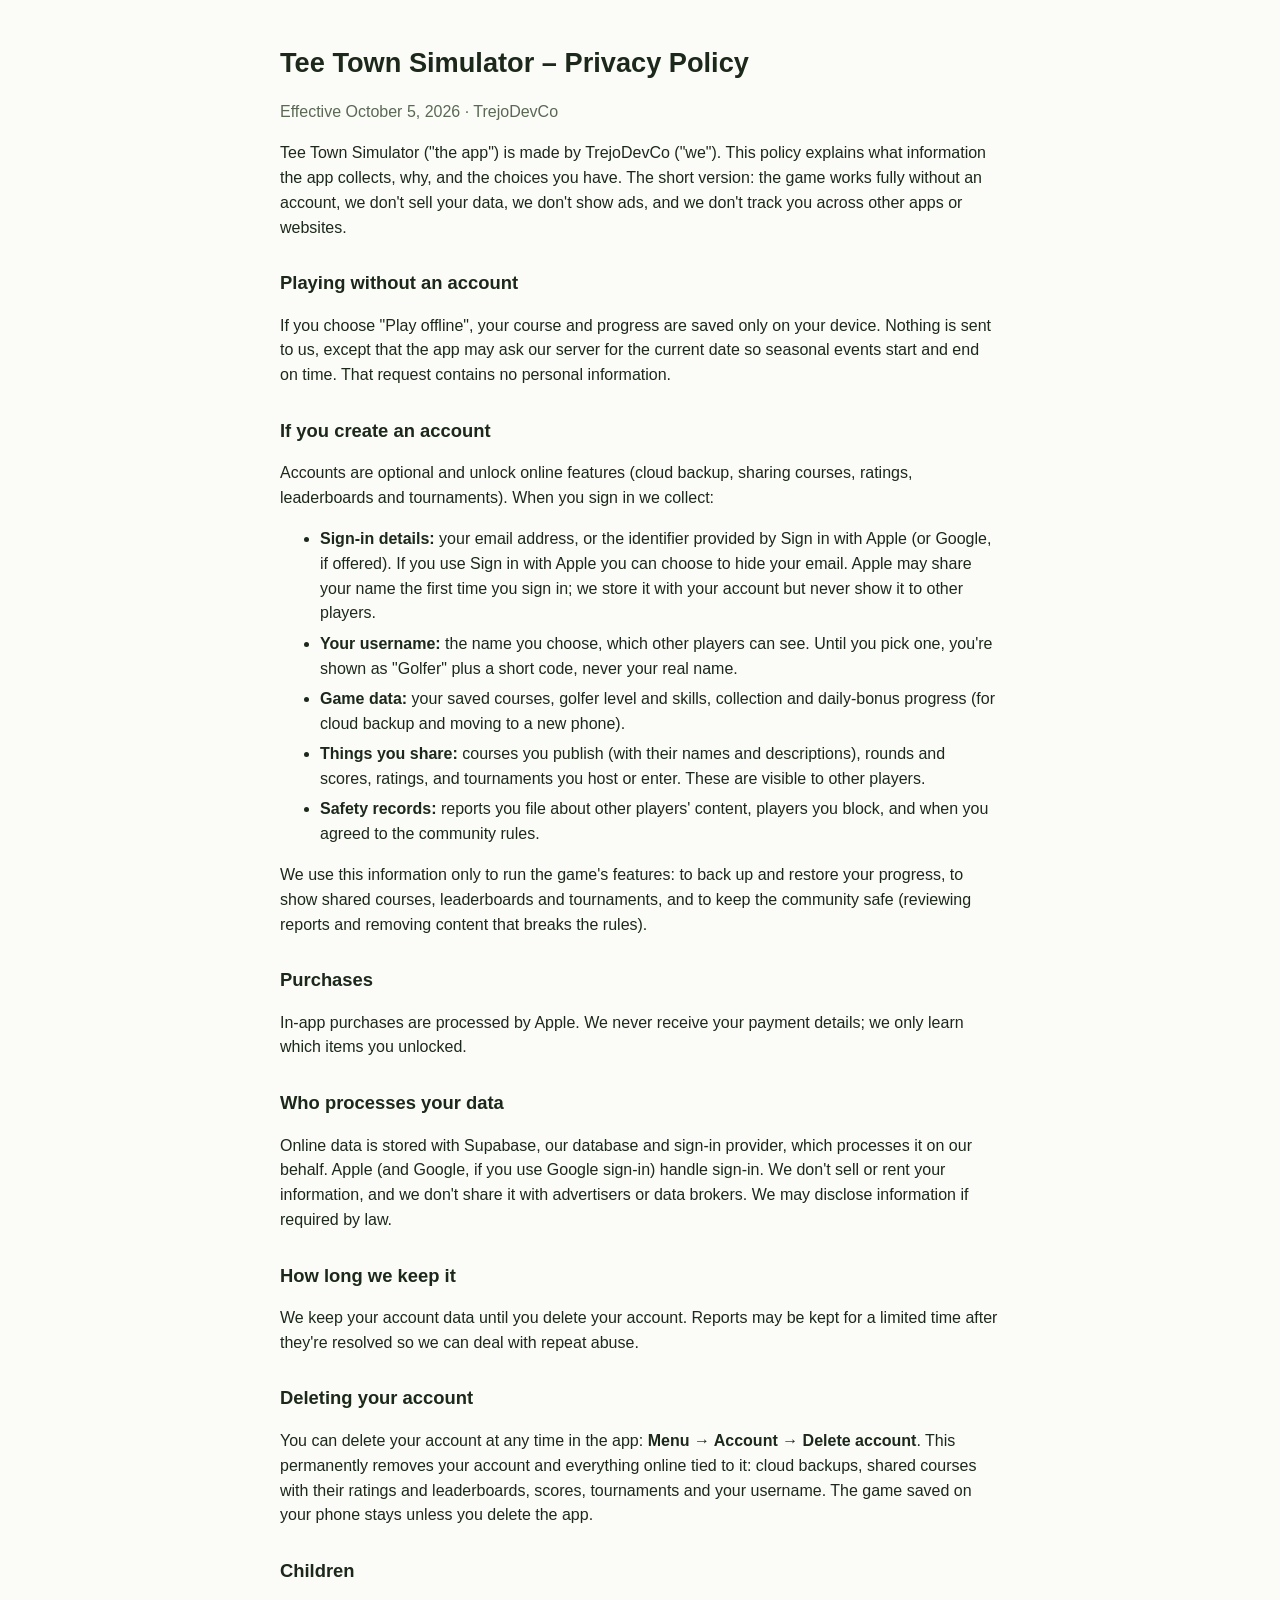
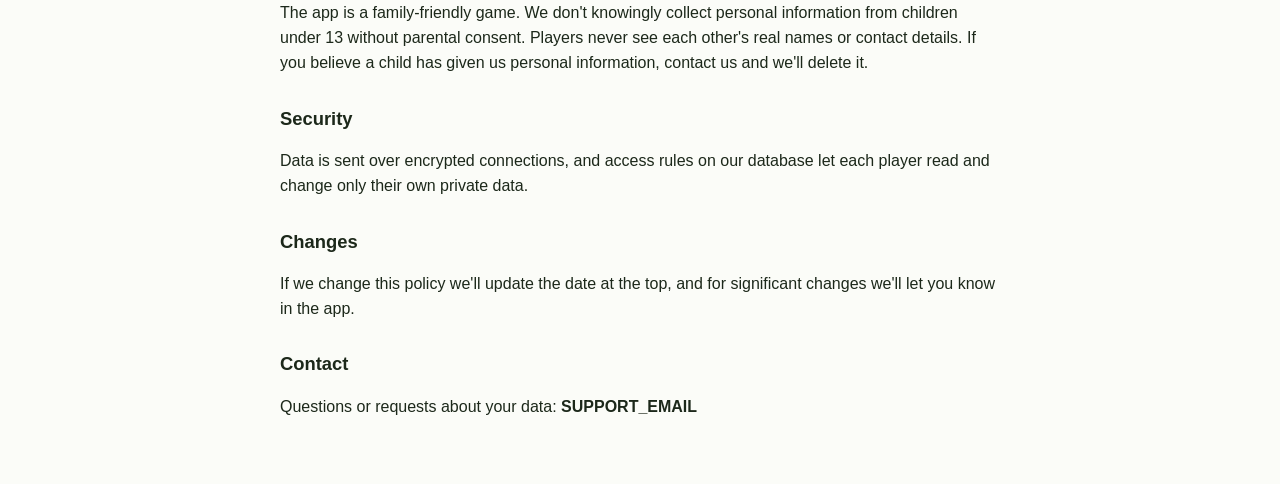
==== privacy.html @ 6f506787 "Add files via upload" ====
<!doctype html>
<html lang="en">
<head>
<meta charset="utf-8">
<meta name="viewport" content="width=device-width, initial-scale=1">
<title>Tee Town Simulator – Privacy Policy</title>
<style>
  body { font-family: -apple-system, BlinkMacSystemFont, "Segoe UI", Roboto, sans-serif; max-width: 720px; margin: 0 auto; padding: 24px 16px 48px; line-height: 1.55; color: #1c281a; background: #fbfcf8; }
  h1 { font-size: 1.7rem; margin-bottom: 0.2rem; }
  h2 { font-size: 1.15rem; margin-top: 1.8rem; }
  .muted { color: #5a6854; }
  li { margin-bottom: 0.35rem; }
</style>
</head>
<body>
<h1>Tee Town Simulator – Privacy Policy</h1>
<p class="muted">Effective October 5, 2026 · TrejoDevCo</p>

<p>Tee Town Simulator ("the app") is made by TrejoDevCo ("we"). This policy explains what information the app
collects, why, and the choices you have. The short version: the game works fully without an account, we don't
sell your data, we don't show ads, and we don't track you across other apps or websites.</p>

<h2>Playing without an account</h2>
<p>If you choose "Play offline", your course and progress are saved only on your device. Nothing is sent to us,
except that the app may ask our server for the current date so seasonal events start and end on time. That
request contains no personal information.</p>

<h2>If you create an account</h2>
<p>Accounts are optional and unlock online features (cloud backup, sharing courses, ratings, leaderboards and
tournaments). When you sign in we collect:</p>
<ul>
  <li><strong>Sign-in details:</strong> your email address, or the identifier provided by Sign in with Apple (or
    Google, if offered). If you use Sign in with Apple you can choose to hide your email. Apple may share your
    name the first time you sign in; we store it with your account but never show it to other players.</li>
  <li><strong>Your username:</strong> the name you choose, which other players can see. Until you pick one,
    you're shown as "Golfer" plus a short code, never your real name.</li>
  <li><strong>Game data:</strong> your saved courses, golfer level and skills, collection and daily-bonus progress
    (for cloud backup and moving to a new phone).</li>
  <li><strong>Things you share:</strong> courses you publish (with their names and descriptions), rounds and
    scores, ratings, and tournaments you host or enter. These are visible to other players.</li>
  <li><strong>Safety records:</strong> reports you file about other players' content, players you block, and
    when you agreed to the community rules.</li>
</ul>
<p>We use this information only to run the game's features: to back up and restore your progress, to show shared
courses, leaderboards and tournaments, and to keep the community safe (reviewing reports and removing content that
breaks the rules).</p>

<h2>Purchases</h2>
<p>In-app purchases are processed by Apple. We never receive your payment details; we only learn which items you
unlocked.</p>

<h2>Who processes your data</h2>
<p>Online data is stored with Supabase, our database and sign-in provider, which processes it on our behalf.
Apple (and Google, if you use Google sign-in) handle sign-in. We don't sell or rent your information, and we don't
share it with advertisers or data brokers. We may disclose information if required by law.</p>

<h2>How long we keep it</h2>
<p>We keep your account data until you delete your account. Reports may be kept for a limited time after they're
resolved so we can deal with repeat abuse.</p>

<h2>Deleting your account</h2>
<p>You can delete your account at any time in the app: <strong>Menu → Account → Delete account</strong>. This
permanently removes your account and everything online tied to it: cloud backups, shared courses with their
ratings and leaderboards, scores, tournaments and your username. The game saved on your phone stays unless you
delete the app.</p>

<h2>Children</h2>
<p>The app is a family-friendly game. We don't knowingly collect personal information from children under 13
without parental consent. Players never see each other's real names or contact details. If you believe a child
has given us personal information, contact us and we'll delete it.</p>

<h2>Security</h2>
<p>Data is sent over encrypted connections, and access rules on our database let each player read and change only
their own private data.</p>

<h2>Changes</h2>
<p>If we change this policy we'll update the date at the top, and for significant changes we'll let you know in
the app.</p>

<h2>Contact</h2>
<p>Questions or requests about your data: <strong>SUPPORT_EMAIL</strong></p>
</body>
</html>
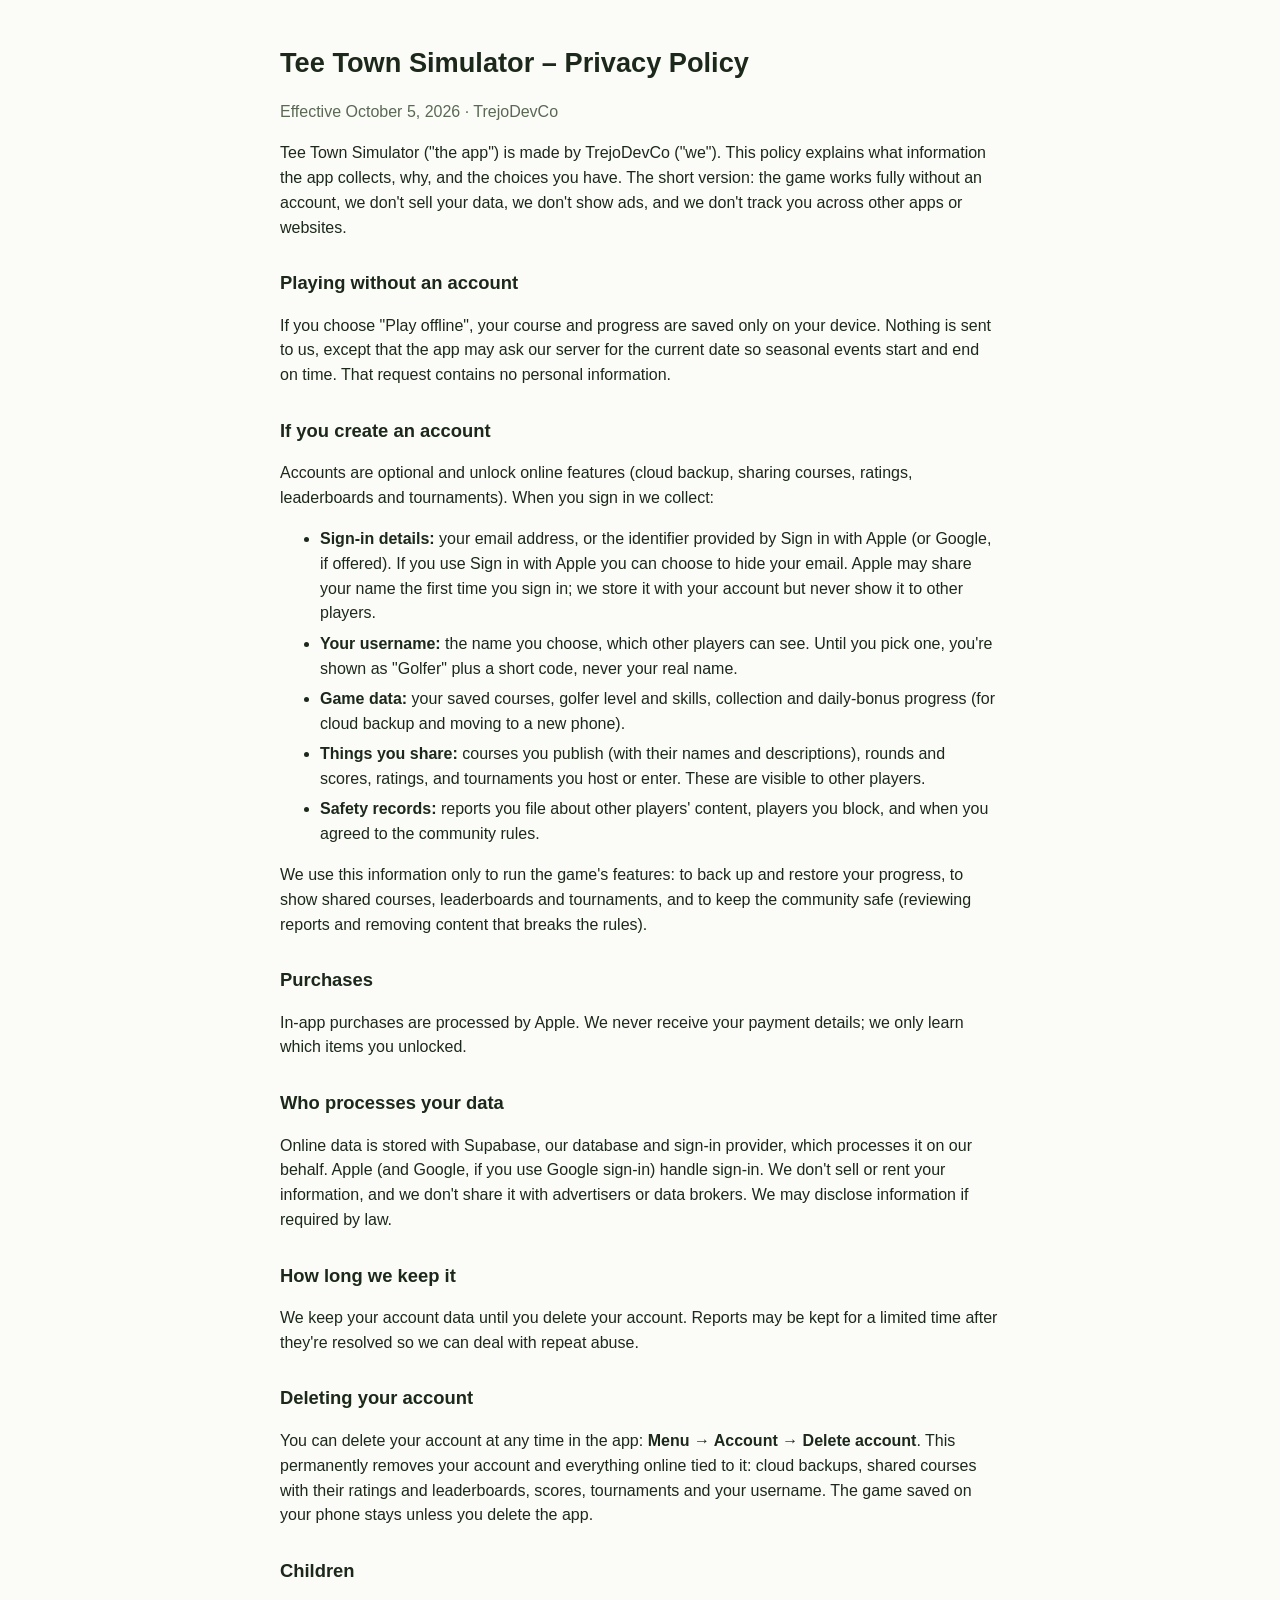
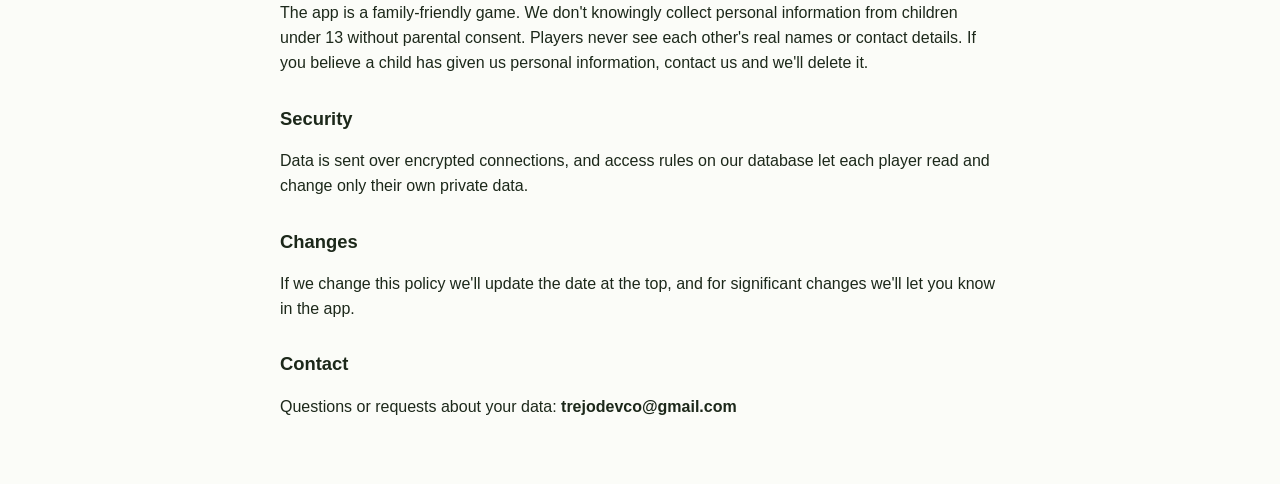
==== commit 72047179: "Add files via upload" ====
--- a/privacy.html
+++ b/privacy.html
@@ -78,6 +78,6 @@
 the app.</p>
 
 <h2>Contact</h2>
-<p>Questions or requests about your data: <strong>SUPPORT_EMAIL</strong></p>
+<p>Questions or requests about your data: <strong>trejodevco@gmail.com</strong></p>
 </body>
 </html>
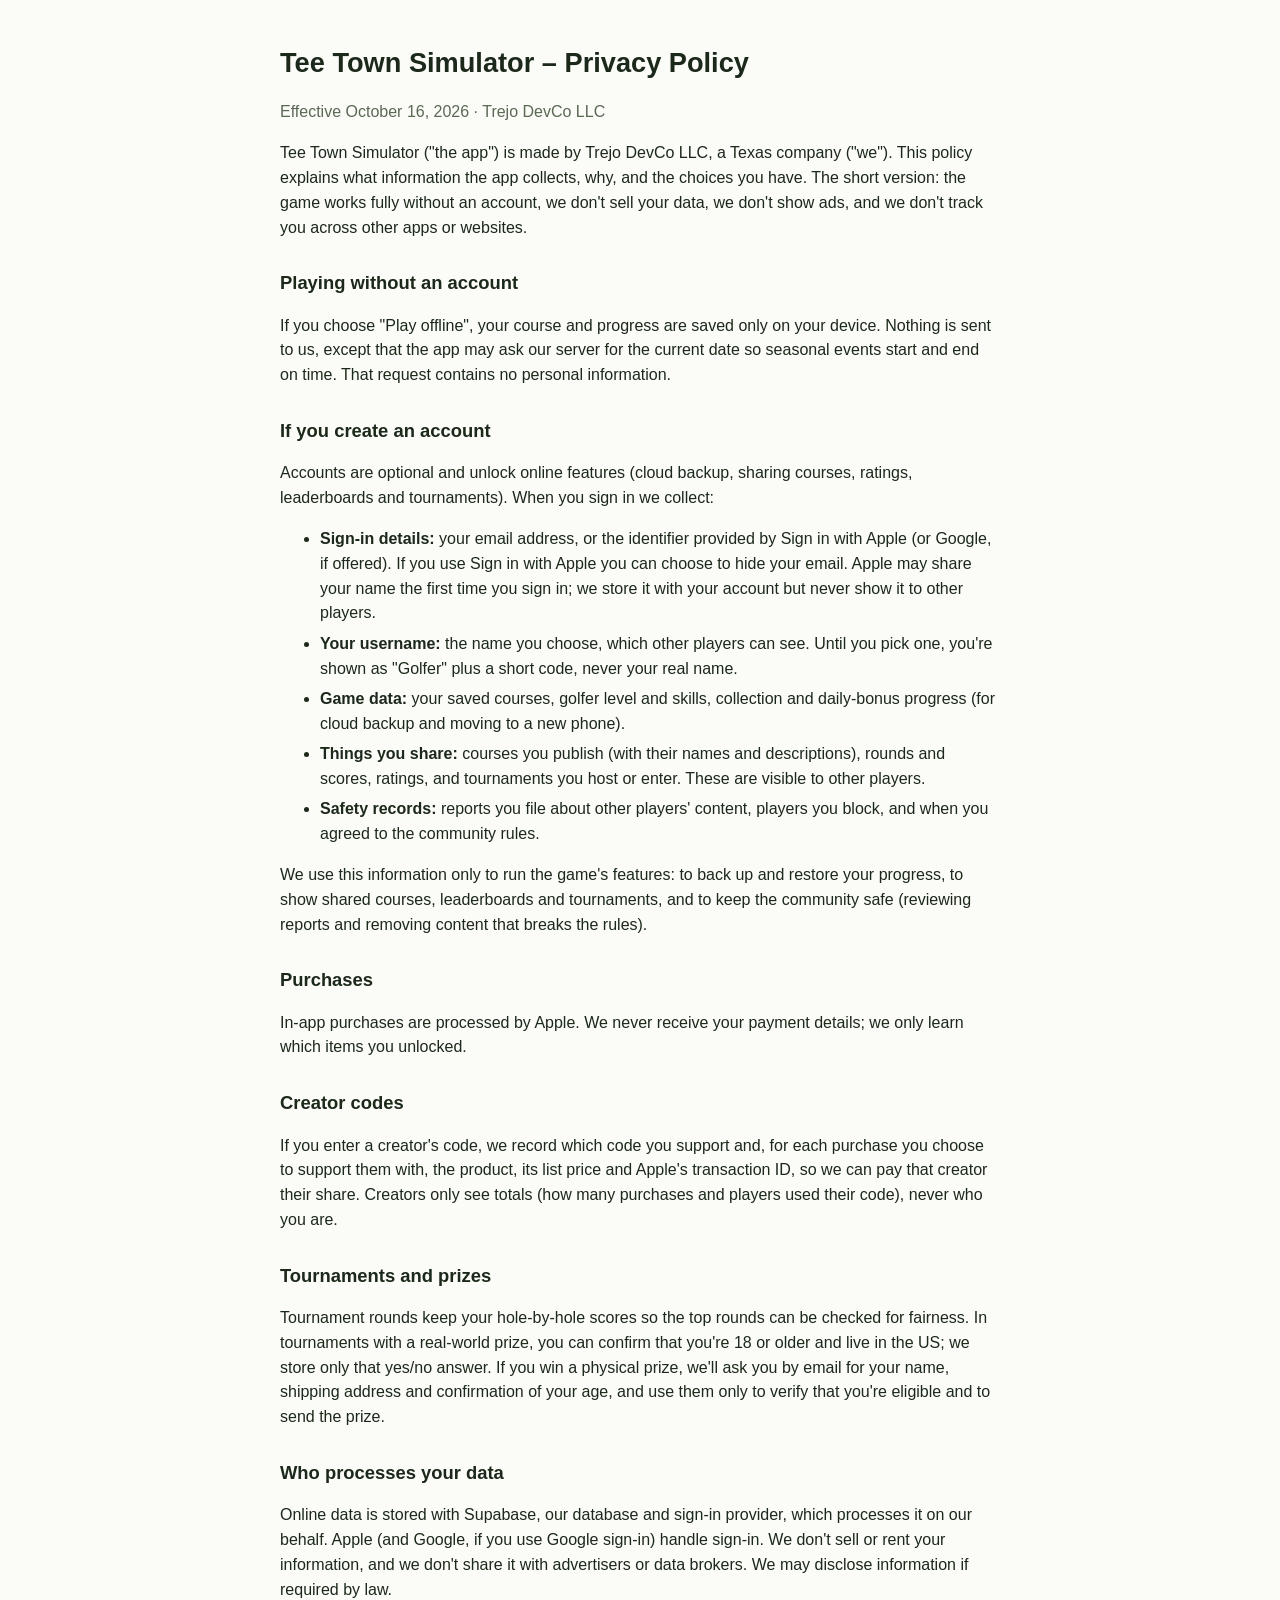
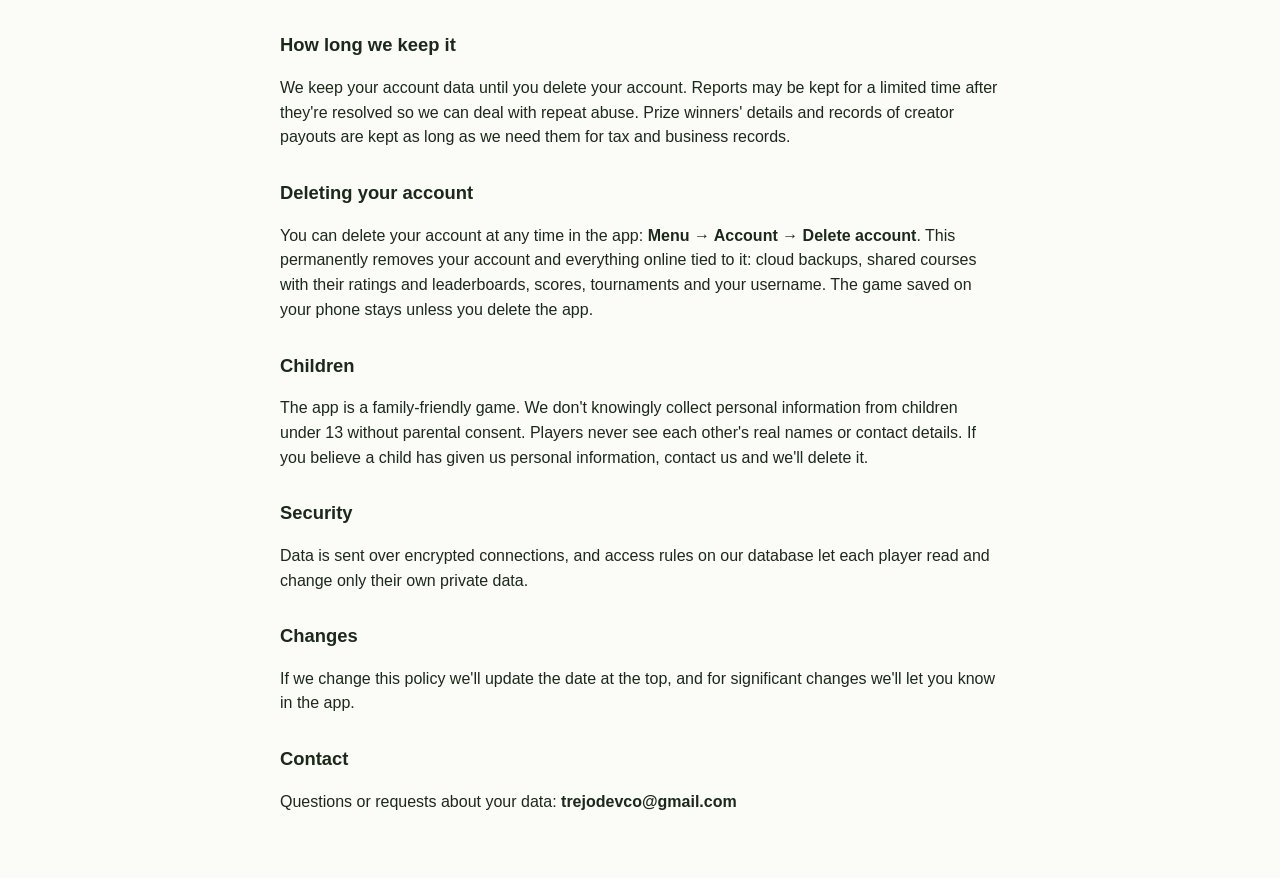
==== commit efa8c989: "Revise privacy policy for company name and data handling Updated the privacy policy to reflect the n" ====
--- a/privacy.html
+++ b/privacy.html
@@ -14,9 +14,9 @@
 </head>
 <body>
 <h1>Tee Town Simulator – Privacy Policy</h1>
-<p class="muted">Effective October 5, 2026 · TrejoDevCo</p>
+<p class="muted">Effective October 16, 2026 · Trejo DevCo LLC</p>
 
-<p>Tee Town Simulator ("the app") is made by TrejoDevCo ("we"). This policy explains what information the app
+<p>Tee Town Simulator ("the app") is made by Trejo DevCo LLC, a Texas company ("we"). This policy explains what information the app
 collects, why, and the choices you have. The short version: the game works fully without an account, we don't
 sell your data, we don't show ads, and we don't track you across other apps or websites.</p>
 
@@ -49,6 +49,17 @@
 <p>In-app purchases are processed by Apple. We never receive your payment details; we only learn which items you
 unlocked.</p>
 
+<h2>Creator codes</h2>
+<p>If you enter a creator's code, we record which code you support and, for each purchase you choose to support
+them with, the product, its list price and Apple's transaction ID, so we can pay that creator their share. Creators
+only see totals (how many purchases and players used their code), never who you are.</p>
+
+<h2>Tournaments and prizes</h2>
+<p>Tournament rounds keep your hole-by-hole scores so the top rounds can be checked for fairness. In tournaments
+with a real-world prize, you can confirm that you're 18 or older and live in the US; we store only that yes/no
+answer. If you win a physical prize, we'll ask you by email for your name, shipping address and confirmation of
+your age, and use them only to verify that you're eligible and to send the prize.</p>
+
 <h2>Who processes your data</h2>
 <p>Online data is stored with Supabase, our database and sign-in provider, which processes it on our behalf.
 Apple (and Google, if you use Google sign-in) handle sign-in. We don't sell or rent your information, and we don't
@@ -56,7 +67,8 @@
 
 <h2>How long we keep it</h2>
 <p>We keep your account data until you delete your account. Reports may be kept for a limited time after they're
-resolved so we can deal with repeat abuse.</p>
+resolved so we can deal with repeat abuse. Prize winners' details and records of creator payouts are kept as
+long as we need them for tax and business records.</p>
 
 <h2>Deleting your account</h2>
 <p>You can delete your account at any time in the app: <strong>Menu → Account → Delete account</strong>. This
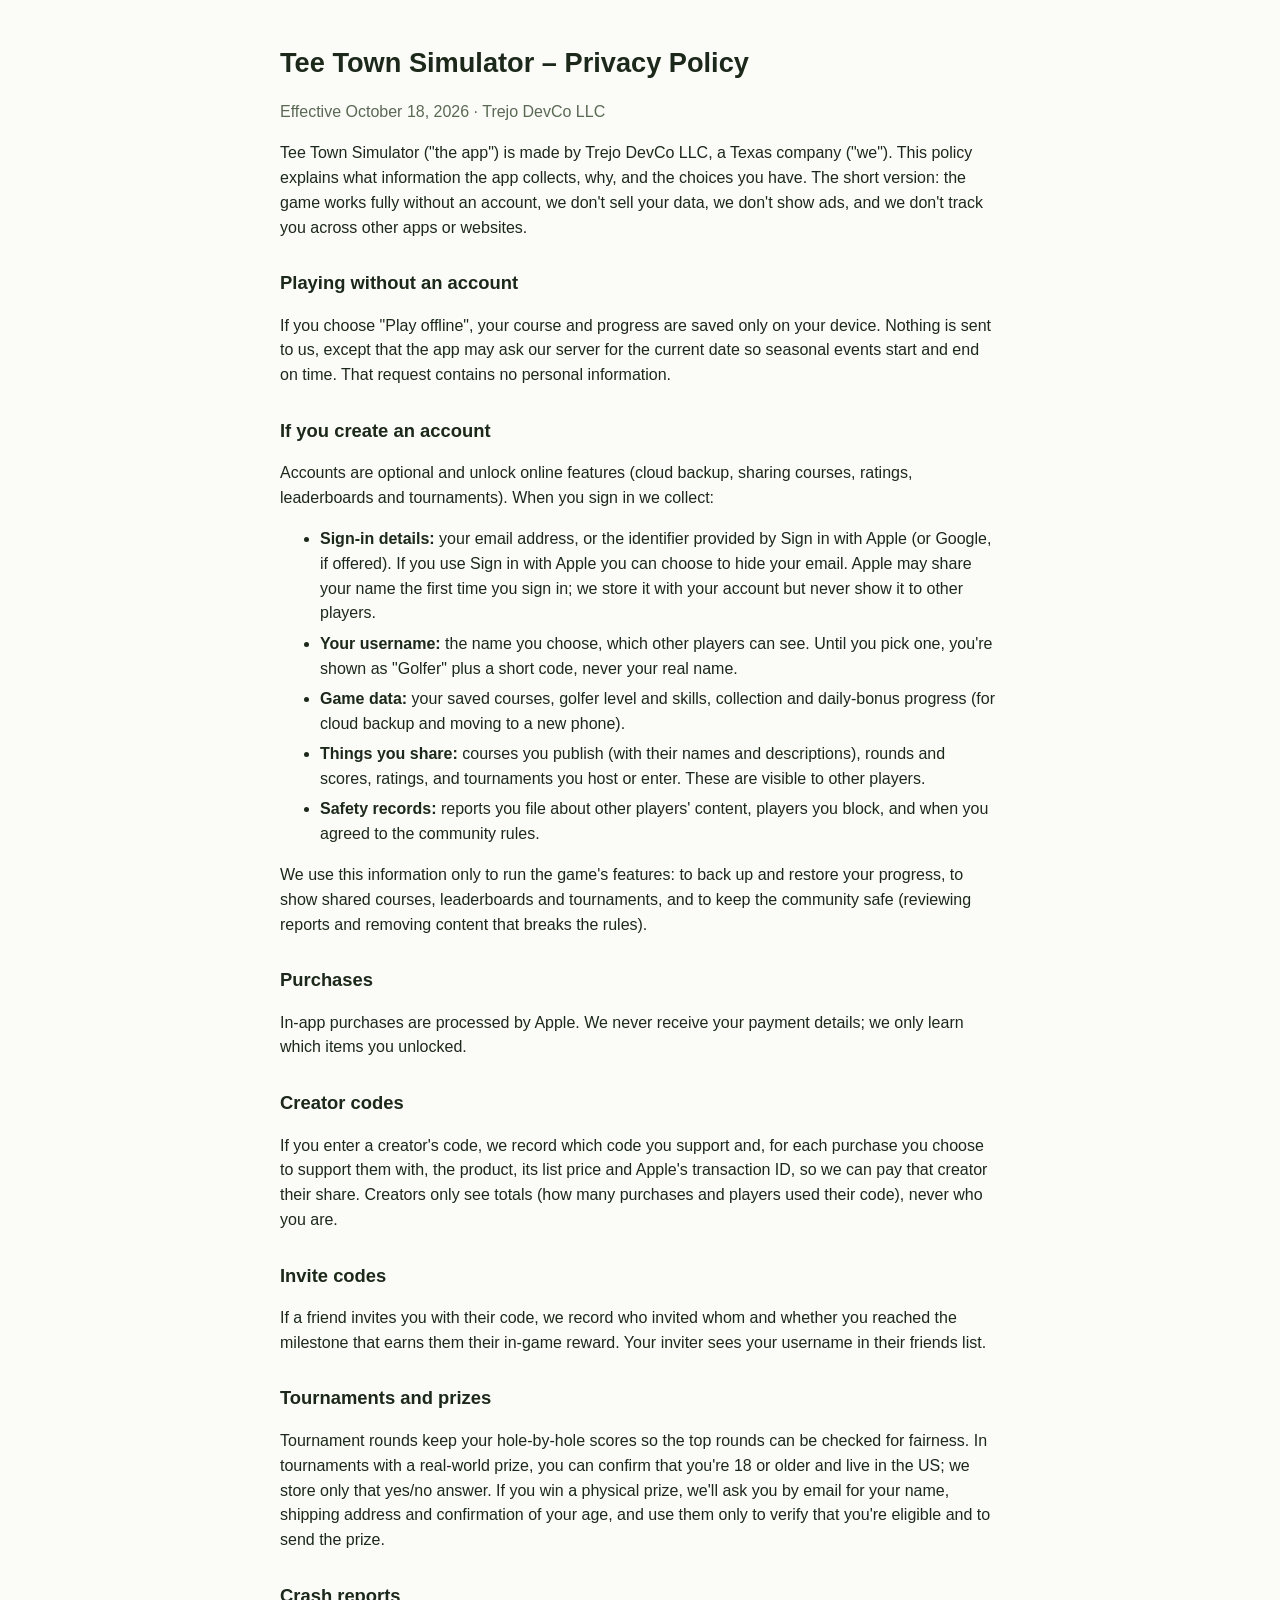
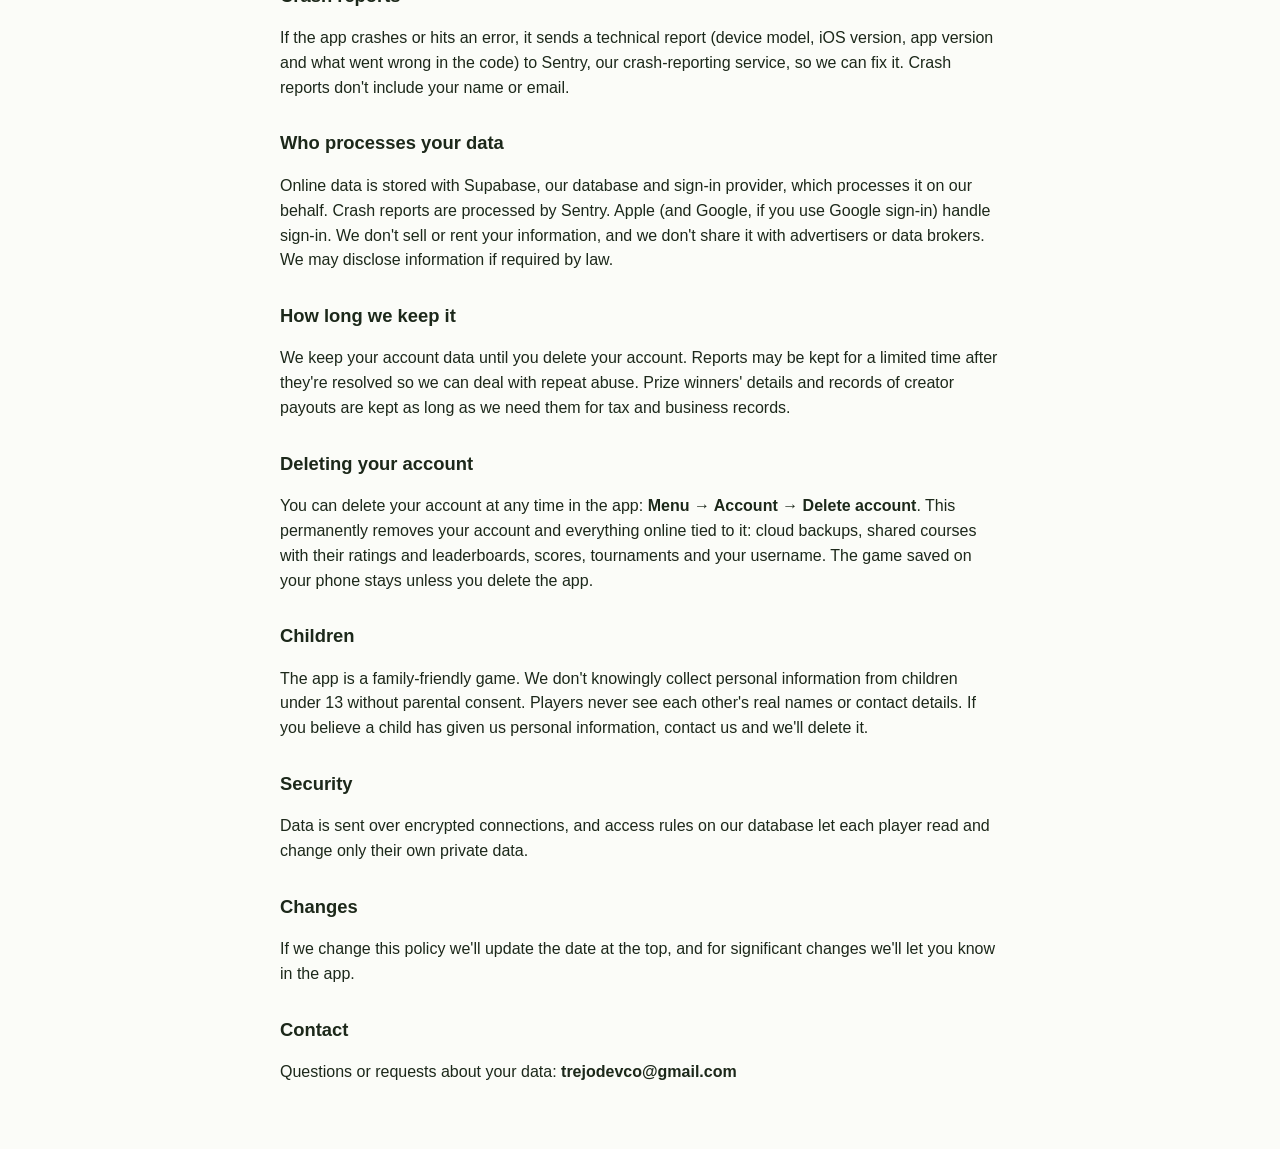
==== commit ce86adb4: "Update effective date and add new privacy details" ====
--- a/privacy.html
+++ b/privacy.html
@@ -14,7 +14,7 @@
 </head>
 <body>
 <h1>Tee Town Simulator – Privacy Policy</h1>
-<p class="muted">Effective October 16, 2026 · Trejo DevCo LLC</p>
+<p class="muted">Effective October 18, 2026 · Trejo DevCo LLC</p>
 
 <p>Tee Town Simulator ("the app") is made by Trejo DevCo LLC, a Texas company ("we"). This policy explains what information the app
 collects, why, and the choices you have. The short version: the game works fully without an account, we don't
@@ -54,14 +54,23 @@
 them with, the product, its list price and Apple's transaction ID, so we can pay that creator their share. Creators
 only see totals (how many purchases and players used their code), never who you are.</p>
 
+<h2>Invite codes</h2>
+<p>If a friend invites you with their code, we record who invited whom and whether you reached the milestone that
+earns them their in-game reward. Your inviter sees your username in their friends list.</p>
+
 <h2>Tournaments and prizes</h2>
 <p>Tournament rounds keep your hole-by-hole scores so the top rounds can be checked for fairness. In tournaments
 with a real-world prize, you can confirm that you're 18 or older and live in the US; we store only that yes/no
 answer. If you win a physical prize, we'll ask you by email for your name, shipping address and confirmation of
 your age, and use them only to verify that you're eligible and to send the prize.</p>
 
+<h2>Crash reports</h2>
+<p>If the app crashes or hits an error, it sends a technical report (device model, iOS version, app version and what
+went wrong in the code) to Sentry, our crash-reporting service, so we can fix it. Crash reports don't include your
+name or email.</p>
+
 <h2>Who processes your data</h2>
-<p>Online data is stored with Supabase, our database and sign-in provider, which processes it on our behalf.
+<p>Online data is stored with Supabase, our database and sign-in provider, which processes it on our behalf. Crash reports are processed by Sentry.
 Apple (and Google, if you use Google sign-in) handle sign-in. We don't sell or rent your information, and we don't
 share it with advertisers or data brokers. We may disclose information if required by law.</p>
 
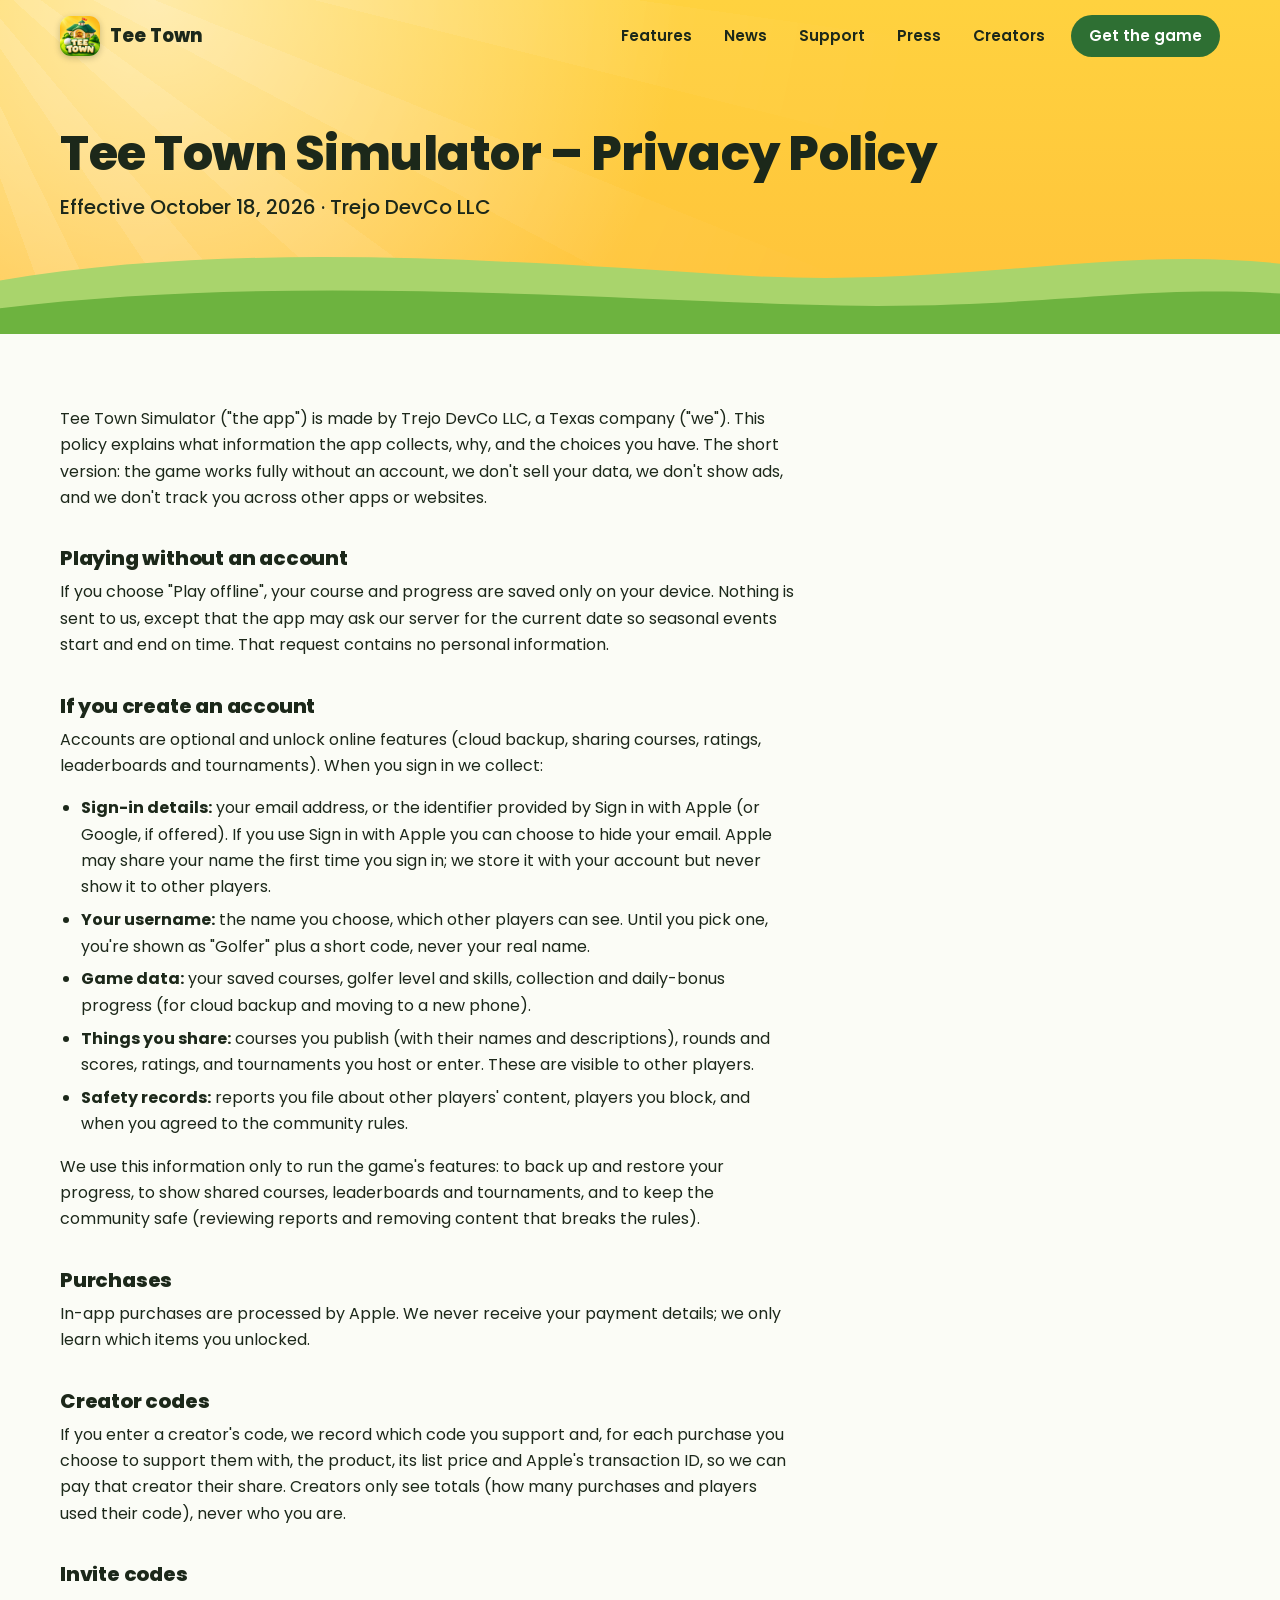
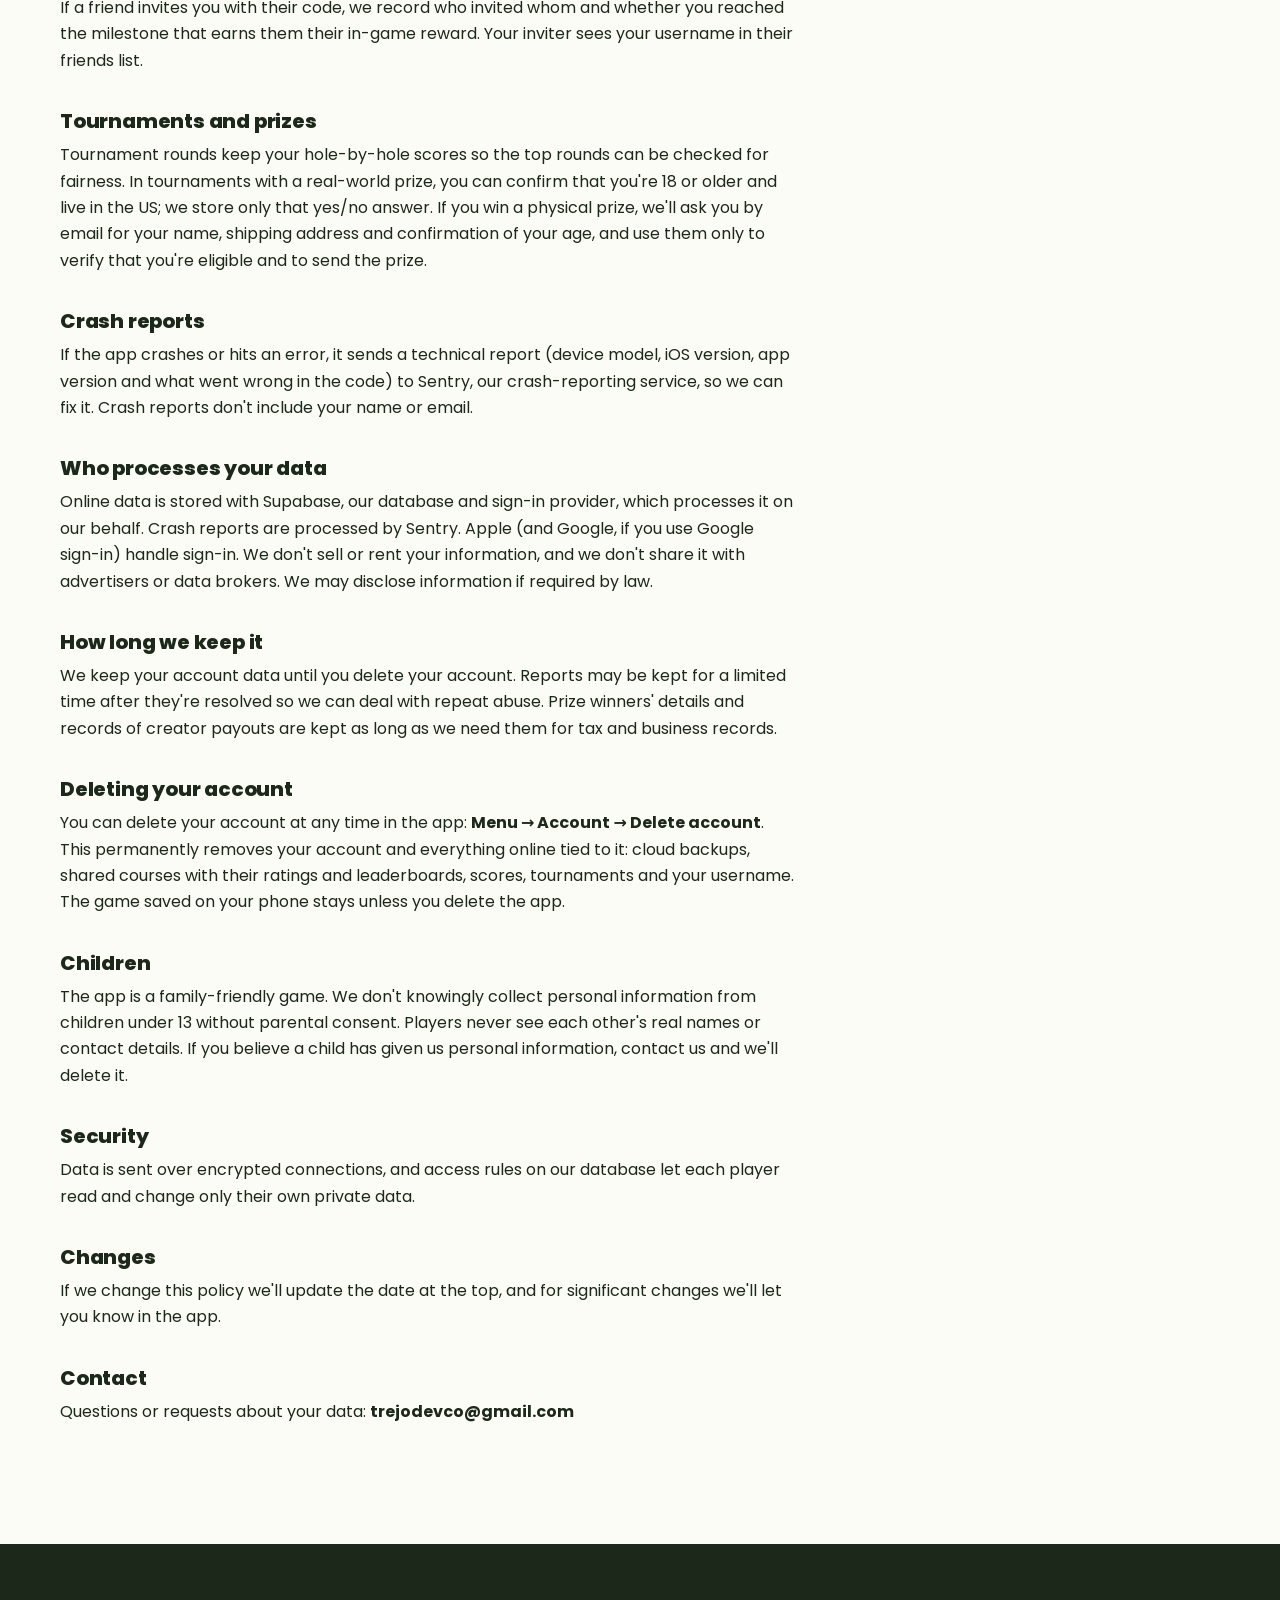
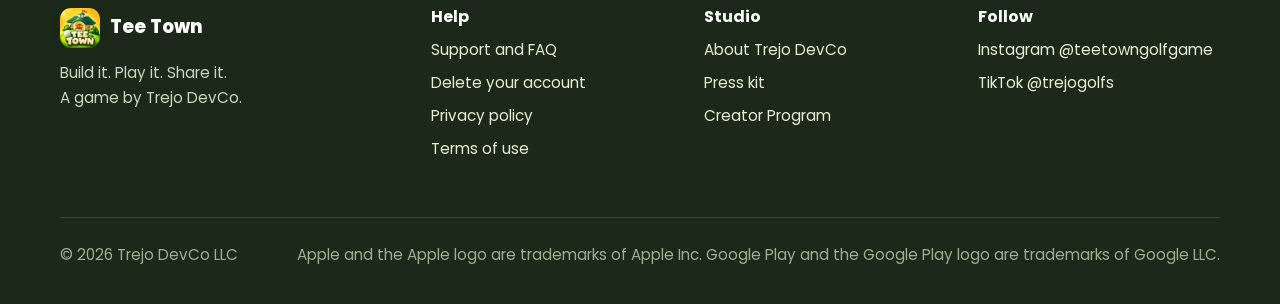
==== commit 8956406a: "Add files via upload" ====
--- a/privacy.html
+++ b/privacy.html
@@ -3,19 +3,71 @@
 <head>
 <meta charset="utf-8">
 <meta name="viewport" content="width=device-width, initial-scale=1">
-<title>Tee Town Simulator – Privacy Policy</title>
-<style>
-  body { font-family: -apple-system, BlinkMacSystemFont, "Segoe UI", Roboto, sans-serif; max-width: 720px; margin: 0 auto; padding: 24px 16px 48px; line-height: 1.55; color: #1c281a; background: #fbfcf8; }
-  h1 { font-size: 1.7rem; margin-bottom: 0.2rem; }
-  h2 { font-size: 1.15rem; margin-top: 1.8rem; }
-  .muted { color: #5a6854; }
-  li { margin-bottom: 0.35rem; }
-</style>
+<script>document.documentElement.className += ' js';</script>
+<title>Privacy Policy | Tee Town</title>
+<meta name="description" content="The privacy policy for Tee Town: Golf Course Builder by Trejo DevCo LLC: what the app collects, why, and the choices you have.">
+<link rel="canonical" href="https://trejodevco.com/privacy.html">
+<meta name="theme-color" content="#2E6F33">
+<meta property="og:type" content="website">
+<meta property="og:site_name" content="Tee Town">
+<meta property="og:title" content="Privacy Policy | Tee Town">
+<meta property="og:description" content="The privacy policy for Tee Town: Golf Course Builder by Trejo DevCo LLC: what the app collects, why, and the choices you have.">
+<meta property="og:url" content="https://trejodevco.com/privacy.html">
+<meta property="og:image" content="https://trejodevco.com/assets/og/share-1200x630.jpg">
+<meta property="og:image:width" content="1200">
+<meta property="og:image:height" content="630">
+<meta name="twitter:card" content="summary_large_image">
+<meta name="twitter:title" content="Privacy Policy | Tee Town">
+<meta name="twitter:description" content="The privacy policy for Tee Town: Golf Course Builder by Trejo DevCo LLC: what the app collects, why, and the choices you have.">
+<meta name="twitter:image" content="https://trejodevco.com/assets/og/share-1200x630.jpg">
+<link rel="icon" href="favicon.ico" sizes="any">
+<link rel="icon" type="image/png" sizes="32x32" href="favicon-32.png">
+<link rel="apple-touch-icon" href="apple-touch-icon.png">
+<link rel="manifest" href="site.webmanifest">
+<link rel="preconnect" href="https://fonts.googleapis.com">
+<link rel="preconnect" href="https://fonts.gstatic.com" crossorigin>
+<link rel="stylesheet" href="https://fonts.googleapis.com/css2?family=Poppins:wght@400;500;600;700;800&display=swap">
+<link rel="stylesheet" href="assets/css/site.css">
 </head>
 <body>
-<h1>Tee Town Simulator – Privacy Policy</h1>
-<p class="muted">Effective October 18, 2026 · Trejo DevCo LLC</p>
-
+<a class="skip-link" href="#main">Skip to content</a>
+
+<header class="site-header">
+  <nav class="nav wrap" aria-label="Main">
+    <a class="brand" href="./">
+      <img src="assets/img/icon-96.png" width="40" height="40" alt="">
+      <span>Tee Town</span>
+    </a>
+    <button class="nav-toggle" type="button" aria-expanded="false" aria-controls="nav-links">
+      <span class="sr-only">Menu</span>
+      <svg viewBox="0 0 24 24" fill="none" stroke="currentColor" stroke-width="2.2" stroke-linecap="round" aria-hidden="true"><path d="M4 7h16M4 12h16M4 17h16"/></svg>
+    </button>
+    <ul class="nav-links" id="nav-links">
+      <li><a href="#features">Features</a></li>
+      <li><a href="#news">News</a></li>
+      <li><a href="support/">Support</a></li>
+      <li><a href="press/">Press</a></li>
+      <li><a href="creators/">Creators</a></li>
+      <li class="nav-cta"><a href="#get">Get the game</a></li>
+    </ul>
+  </nav>
+</header>
+
+<main id="main">
+  <section class="page-hero">
+    <div class="wrap">
+      <h1 class="page-title">Tee Town Simulator – Privacy Policy</h1>
+      <p class="lede">Effective October 18, 2026 · Trejo DevCo LLC</p>
+    </div>
+    <svg class="hills" viewBox="0 0 1440 110" preserveAspectRatio="none" aria-hidden="true">
+      <path d="M0 52 C 260 10, 560 30, 820 46 S 1240 14, 1440 34 V110 H0Z" fill="#A9D46C"/>
+      <path d="M0 82 C 300 46, 640 70, 900 78 S 1260 56, 1440 66 V110 H0Z" fill="#6DB33F"/>
+    </svg>
+  </section>
+
+  <div class="wrap page-body">
+    <div class="prose legal-doc">
+<!-- The policy text below is unchanged from the original privacy.html. Edit wording only with legal advice. -->
 <p>Tee Town Simulator ("the app") is made by Trejo DevCo LLC, a Texas company ("we"). This policy explains what information the app
 collects, why, and the choices you have. The short version: the game works fully without an account, we don't
 sell your data, we don't show ads, and we don't track you across other apps or websites.</p>
@@ -100,5 +152,49 @@
 
 <h2>Contact</h2>
 <p>Questions or requests about your data: <strong>trejodevco@gmail.com</strong></p>
+    </div>
+  </div>
+</main>
+
+<footer class="site-footer">
+  <div class="wrap">
+    <div class="footer-grid">
+      <div>
+        <a class="brand" href="./"><img src="assets/img/icon-96.png" width="40" height="40" alt="" loading="lazy"><span>Tee Town</span></a>
+        <p>Build it. Play it. Share it.<br>A game by Trejo DevCo.</p>
+      </div>
+      <div>
+        <h2>Help</h2>
+        <ul>
+          <li><a href="support/">Support and FAQ</a></li>
+          <li><a href="delete-account/">Delete your account</a></li>
+          <li><a href="privacy.html">Privacy policy</a></li>
+          <li><a href="terms/">Terms of use</a></li>
+        </ul>
+      </div>
+      <div>
+        <h2>Studio</h2>
+        <ul>
+          <li><a href="about/">About Trejo DevCo</a></li>
+          <li><a href="press/">Press kit</a></li>
+          <li><a href="creators/">Creator Program</a></li>
+        </ul>
+      </div>
+      <div>
+        <h2>Follow</h2>
+        <ul>
+          <li><a href="https://www.instagram.com/teetowngolfgame/">Instagram @teetowngolfgame</a></li>
+          <li><a href="https://www.tiktok.com/@trejogolfs">TikTok @trejogolfs</a></li>
+        </ul>
+      </div>
+    </div>
+    <div class="legal">
+      <span>© <span id="year">2026</span> Trejo DevCo LLC</span>
+      <span>Apple and the Apple logo are trademarks of Apple Inc. Google Play and the Google Play logo are trademarks of Google LLC.</span>
+    </div>
+  </div>
+</footer>
+
+<script src="assets/js/site.js" defer></script>
 </body>
 </html>
--- a/assets/css/site.css
+++ b/assets/css/site.css
@@ -0,0 +1,442 @@
+/* Tee Town / Trejo DevCo site styles.
+   Brand colors live here: change a value once and it updates everywhere. */
+:root {
+  --fairway: #2E6F33;
+  --fairway-dark: #1F5226;
+  --lime: #8DC751;
+  --sky: #3F8FC6;
+  --sand: #EAD69D;
+  --gold: #FFD23F;
+  --ink: #1C281A;
+  --ink-soft: #46553F;
+  --cream: #FFF8E6;
+  --paper: #FBFCF6;
+  --white: #FFFFFF;
+
+  --radius-sm: 12px;
+  --radius: 20px;
+  --radius-lg: 32px;
+  --shadow: 0 2px 4px rgba(28, 40, 26, .08), 0 14px 32px rgba(28, 40, 26, .14);
+  --shadow-lift: 0 4px 8px rgba(28, 40, 26, .10), 0 22px 44px rgba(28, 40, 26, .20);
+  --wrap: 1160px;
+  --font: "Poppins", system-ui, -apple-system, "Segoe UI", Roboto, sans-serif;
+}
+
+*, *::before, *::after { box-sizing: border-box; }
+html { -webkit-text-size-adjust: 100%; scroll-behavior: smooth; }
+body {
+  margin: 0;
+  font-family: var(--font);
+  font-size: 1.0625rem;
+  line-height: 1.65;
+  color: var(--ink);
+  background: var(--paper);
+}
+img, video, svg { display: block; max-width: 100%; height: auto; }
+a { color: var(--fairway); text-underline-offset: 3px; }
+a:hover { color: var(--fairway-dark); }
+h1, h2, h3 { font-weight: 800; line-height: 1.1; margin: 0 0 .5em; letter-spacing: -.01em; }
+h2 { font-size: clamp(2rem, 4.4vw, 3.1rem); }
+h3 { font-size: clamp(1.35rem, 2.4vw, 1.75rem); font-weight: 700; }
+p { margin: 0 0 1em; }
+
+:focus-visible { outline: 3px solid var(--sky); outline-offset: 3px; border-radius: 6px; }
+.sr-only {
+  position: absolute; width: 1px; height: 1px; padding: 0; margin: -1px;
+  overflow: hidden; clip: rect(0 0 0 0); white-space: nowrap; border: 0;
+}
+.skip-link {
+  position: absolute; left: 12px; top: -60px; z-index: 100;
+  background: var(--ink); color: var(--white); padding: 10px 16px; border-radius: 10px;
+  font-weight: 600; text-decoration: none;
+}
+.skip-link:focus { top: 12px; color: var(--white); }
+
+.wrap { width: min(100% - 40px, var(--wrap)); margin-inline: auto; }
+.lede { font-size: clamp(1.1rem, 1.6vw, 1.25rem); color: var(--ink-soft); max-width: 36em; }
+.section { padding: clamp(72px, 10vw, 128px) 0; }
+.section-head { max-width: 40rem; margin-bottom: clamp(36px, 6vw, 64px); }
+.section-head.center { text-align: center; margin-inline: auto; }
+
+/* Diagonal stripes, like the store graphics */
+.stripes {
+  background-image: repeating-linear-gradient(135deg, rgba(255,255,255,.16) 0 26px, rgba(255,255,255,0) 26px 52px);
+}
+
+/* ---------- Header ---------- */
+.site-header {
+  position: sticky; top: 0; z-index: 50;
+  background: rgba(255, 210, 63, 0);
+  transition: background-color .25s ease, box-shadow .25s ease;
+}
+.site-header.scrolled { background: rgba(251, 252, 246, .94); box-shadow: 0 1px 0 rgba(28,40,26,.08), 0 6px 18px rgba(28,40,26,.06); backdrop-filter: blur(10px); }
+.nav { display: flex; align-items: center; justify-content: space-between; gap: 16px; min-height: 72px; }
+.brand { display: flex; align-items: center; gap: 10px; color: var(--ink); text-decoration: none; font-weight: 800; font-size: 1.15rem; }
+.brand img { width: 40px; height: 40px; border-radius: 11px; box-shadow: 0 2px 6px rgba(28,40,26,.25); }
+.brand:hover { color: var(--ink); }
+.nav-links { display: flex; align-items: center; gap: 4px; list-style: none; margin: 0; padding: 0; }
+.nav-links a {
+  display: block; padding: 8px 14px; border-radius: 999px;
+  color: var(--ink); text-decoration: none; font-weight: 600; font-size: .95rem;
+}
+.nav-links a:hover { background: rgba(28,40,26,.08); }
+.nav-links .nav-cta a { background: var(--fairway); color: var(--white); margin-left: 8px; padding-inline: 18px; }
+.nav-links .nav-cta a:hover { background: var(--fairway-dark); }
+.nav-toggle { display: none; }
+
+@media (max-width: 860px) {
+  .nav-toggle {
+    display: inline-flex; align-items: center; justify-content: center;
+    width: 46px; height: 46px; border: 0; border-radius: 14px;
+    background: rgba(28,40,26,.08); color: var(--ink); cursor: pointer;
+  }
+  .nav-toggle svg { width: 24px; height: 24px; }
+  .nav-links {
+    position: absolute; left: 12px; right: 12px; top: 68px;
+    flex-direction: column; align-items: stretch; gap: 2px;
+    background: var(--white); border-radius: var(--radius); padding: 10px;
+    box-shadow: var(--shadow-lift);
+    opacity: 0; transform: translateY(-8px); pointer-events: none; visibility: hidden;
+    transition: opacity .2s ease, transform .2s ease, visibility 0s linear .2s;
+  }
+  .nav-links.open { opacity: 1; transform: none; pointer-events: auto; visibility: visible; transition: opacity .2s ease, transform .2s ease; }
+  .nav-links a { padding: 12px 16px; font-size: 1.05rem; }
+  .nav-links .nav-cta a { margin: 6px 0 0; text-align: center; }
+}
+
+/* ---------- Hero ---------- */
+.hero {
+  position: relative; overflow: hidden;
+  margin-top: -72px; padding-top: 72px;
+  background:
+    radial-gradient(circle at 12% 0%, rgba(255,255,255,.55), rgba(255,255,255,0) 42%),
+    linear-gradient(180deg, #FFD23F 0%, #FFC73A 55%, #FFB935 100%);
+}
+.hero::before { /* sun rays */
+  content: ""; position: absolute; inset: -40% -20% 0 -40%;
+  background: repeating-conic-gradient(from 0deg at 20% 18%, rgba(255,255,255,.17) 0deg 6deg, rgba(255,255,255,0) 6deg 14deg);
+  -webkit-mask-image: radial-gradient(circle at 20% 18%, #000 0%, transparent 62%);
+          mask-image: radial-gradient(circle at 20% 18%, #000 0%, transparent 62%);
+  pointer-events: none;
+}
+.hero-inner {
+  position: relative; z-index: 2;
+  display: grid; grid-template-columns: minmax(0, 1.15fr) minmax(0, .85fr);
+  align-items: center; gap: 32px;
+  padding: clamp(32px, 5vw, 64px) 0 clamp(150px, 16vw, 210px);
+}
+.hero-kicker { display: flex; align-items: center; gap: 14px; margin-bottom: 22px; font-weight: 600; color: var(--ink); }
+.hero-kicker img { width: 64px; height: 64px; border-radius: 16px; box-shadow: 0 6px 16px rgba(28,40,26,.25); }
+.hero-kicker span { line-height: 1.3; }
+.hero-kicker small { display: block; font-weight: 500; color: var(--ink-soft); font-size: .9rem; }
+
+.sticker {
+  font-size: clamp(2.9rem, 7.4vw, 5.6rem);
+  font-weight: 800; line-height: 1.02; letter-spacing: -.015em;
+  color: var(--cream);
+  text-shadow: 0 6px 0 var(--fairway-dark);
+  margin-bottom: 24px;
+}
+.sticker span { display: block; }
+@supports (paint-order: stroke fill) {
+  .sticker { -webkit-text-stroke: .16em var(--fairway); paint-order: stroke fill; }
+}
+@supports not (paint-order: stroke fill) {
+  .sticker { text-shadow: 3px 3px 0 var(--fairway), -3px 3px 0 var(--fairway), 3px -3px 0 var(--fairway), -3px -3px 0 var(--fairway), 0 7px 0 var(--fairway-dark); }
+}
+.hero .lede { color: var(--ink); font-weight: 500; }
+
+.badges { display: flex; flex-wrap: wrap; align-items: center; gap: 12px; margin: 28px 0 14px; }
+.badges a { display: block; border-radius: 9px; transition: transform .2s ease; }
+.badges a:hover { transform: translateY(-2px); }
+.badges img { height: 52px; width: auto; }
+.fine { font-size: .9rem; color: var(--ink-soft); margin: 0; }
+
+.hero-phone { position: relative; justify-self: center; }
+.hero-phone::after { /* contact shadow on the fairway */
+  content: ""; position: absolute; left: 10%; right: 10%; bottom: -26px; height: 36px;
+  background: radial-gradient(closest-side, rgba(28,40,26,.35), transparent);
+  z-index: -1;
+}
+
+/* Phone frame used for video and screenshots */
+.phone {
+  position: relative; width: var(--phone-w, 280px);
+  padding: 10px; border-radius: 44px;
+  background: var(--ink);
+  box-shadow: var(--shadow-lift), inset 0 0 0 2px #3A4A36;
+}
+.phone > * { width: 100%; aspect-ratio: 274 / 564; object-fit: cover; border-radius: 34px; background: #CFE6B7; }
+.phone video { aspect-ratio: 9 / 16; }
+.hero .phone::before { /* speaker notch */
+  content: ""; position: absolute; top: 18px; left: 50%; width: 76px; height: 20px;
+  transform: translateX(-50%); background: var(--ink); border-radius: 999px; z-index: 2;
+}
+.hero .phone { --phone-w: clamp(240px, 26vw, 310px); }
+
+.hills { position: absolute; left: 0; right: 0; bottom: -1px; z-index: 1; width: 100%; height: clamp(150px, 20vw, 260px); }
+
+@media (max-width: 860px) {
+  .hero-inner { grid-template-columns: 1fr; text-align: left; padding-bottom: 150px; }
+  .hero-phone { margin-top: 12px; }
+}
+
+/* ---------- How it works ---------- */
+.how { background: var(--paper); position: relative; }
+.steps { list-style: none; margin: 0; padding: 0; display: grid; grid-template-columns: repeat(3, minmax(0, 1fr)); gap: clamp(24px, 4vw, 48px); position: relative; }
+.flight { position: absolute; left: 12%; right: 12%; top: 18px; height: 120px; width: 76%; z-index: 0; pointer-events: none; }
+.step { position: relative; z-index: 1; text-align: center; }
+.medallion { position: relative; width: clamp(150px, 16vw, 184px); margin: 0 auto 22px; }
+.medallion img { width: 100%; aspect-ratio: 1; border-radius: 50%; object-fit: cover; border: 6px solid var(--white); box-shadow: var(--shadow); }
+.step-num {
+  position: absolute; top: 2px; left: 2px;
+  width: 46px; height: 46px; border-radius: 50%;
+  display: grid; place-items: center;
+  background: var(--gold); color: var(--ink); font-weight: 800; font-size: 1.25rem;
+  border: 4px solid var(--white); box-shadow: 0 3px 8px rgba(28,40,26,.2);
+}
+.step h3 { margin-bottom: .35em; }
+.step p { color: var(--ink-soft); max-width: 22em; margin-inline: auto; }
+@media (max-width: 760px) {
+  .steps { grid-template-columns: 1fr; gap: 44px; }
+  .flight { display: none; }
+}
+
+/* ---------- Features ---------- */
+.features { background-color: var(--sand); }
+.feature {
+  display: grid; grid-template-columns: minmax(0, .9fr) minmax(0, 1.1fr);
+  align-items: center; gap: clamp(32px, 6vw, 88px);
+  padding: clamp(20px, 3vw, 32px) 0;
+}
+.feature.flip .feature-media { order: 2; }
+.feature-media { position: relative; display: flex; justify-content: center; }
+.feature-media .phone { --phone-w: clamp(230px, 24vw, 290px); }
+.feature-media .phone.second { position: absolute; --phone-w: clamp(170px, 17vw, 210px); right: 2%; bottom: -24px; transform: rotate(5deg); }
+.feature-media.pair { justify-content: flex-start; padding-left: 4%; }
+.feature-copy { max-width: 30rem; }
+.feature-copy p { color: var(--ink-soft); font-size: 1.1rem; }
+.tag {
+  display: inline-block; margin-bottom: 14px; padding: 4px 12px; border-radius: 999px;
+  background: var(--fairway); color: var(--white); font-size: .82rem; font-weight: 600;
+}
+@media (max-width: 760px) {
+  .feature { grid-template-columns: 1fr; }
+  .feature.flip .feature-media { order: 0; }
+  .feature-media.pair { justify-content: center; padding-left: 0; }
+  .feature-media .phone.second { right: 0; }
+  .feature-copy { text-align: center; margin-inline: auto; }
+}
+
+/* ---------- Packs ---------- */
+.packs { background: var(--paper); }
+.pack-strip {
+  list-style: none; margin: 0; padding: 4px 0 18px;
+  display: grid; grid-template-columns: repeat(6, minmax(0, 1fr)); gap: 18px;
+}
+.pack-strip li { border-radius: var(--radius); overflow: hidden; box-shadow: var(--shadow); transition: transform .25s ease, box-shadow .25s ease; background: var(--fairway); }
+.pack-strip li:hover { transform: translateY(-6px) rotate(-1deg); box-shadow: var(--shadow-lift); }
+.pack-strip img { width: 100%; aspect-ratio: 1; }
+.packs-note { margin-top: 18px; color: var(--ink-soft); font-size: .98rem; }
+@media (max-width: 980px) {
+  .pack-strip {
+    grid-template-columns: none; grid-auto-flow: column; grid-auto-columns: minmax(190px, 44%);
+    overflow-x: auto; scroll-snap-type: x mandatory; -webkit-overflow-scrolling: touch;
+    padding-inline: 20px; margin-inline: -20px; scrollbar-width: none;
+  }
+  .pack-strip::-webkit-scrollbar { display: none; }
+  .pack-strip li { scroll-snap-align: start; }
+}
+
+/* ---------- News ---------- */
+.news { background: var(--white); }
+.news-grid { display: grid; grid-template-columns: minmax(0, 1.5fr) minmax(0, 1fr); grid-template-rows: auto auto; gap: 22px; }
+.card {
+  position: relative; border-radius: var(--radius-lg); overflow: hidden;
+  padding: clamp(24px, 3vw, 36px); box-shadow: var(--shadow);
+  transition: transform .25s ease, box-shadow .25s ease;
+}
+.card:hover { transform: translateY(-4px); box-shadow: var(--shadow-lift); }
+.card h3 { margin-bottom: .4em; }
+.card p { margin-bottom: .6em; }
+.card .when { display: inline-block; margin-bottom: 12px; padding: 4px 12px; border-radius: 999px; font-size: .85rem; font-weight: 600; }
+.card-feature { grid-row: span 2; background-color: var(--fairway); color: var(--cream); display: flex; flex-direction: column; }
+.card-feature .when { background: var(--gold); color: var(--ink); align-self: flex-start; }
+.card-feature p { color: #E4F0D6; max-width: 30em; }
+.card-feature figure { margin: auto 0 0; padding-top: 18px; display: flex; justify-content: flex-end; }
+.card-feature figure img { width: min(60%, 300px); border-radius: var(--radius); border: 5px solid rgba(255,255,255,.9); }
+.card-holiday { background: var(--sky); color: var(--white); display: grid; grid-template-columns: minmax(0,1fr) 120px; gap: 16px; align-items: center; }
+.card-holiday .when { background: var(--white); color: #1E557F; }
+.card-holiday img { border-radius: 18px; }
+.card-android { background: var(--cream); color: var(--ink); border: 2px solid var(--sand); }
+.card-android .when { background: var(--lime); color: var(--ink); }
+@media (max-width: 860px) {
+  .news-grid { grid-template-columns: 1fr; }
+  .card-feature { grid-row: auto; }
+}
+
+/* ---------- Closing CTA ---------- */
+.cta-band { background-color: var(--fairway); color: var(--cream); text-align: center; }
+.cta-band .sticker { font-size: clamp(2.4rem, 6vw, 4.4rem); color: var(--cream); }
+@supports (paint-order: stroke fill) {
+  .cta-band .sticker { -webkit-text-stroke: .14em var(--ink); text-shadow: 0 6px 0 rgba(0,0,0,.25); }
+}
+.cta-band p { color: #E4F0D6; }
+.cta-band .badges { justify-content: center; }
+
+/* ---------- Footer ---------- */
+.site-footer { background: var(--ink); color: #C9D6C0; padding: 64px 0 36px; font-size: .95rem; }
+.footer-grid { display: grid; grid-template-columns: minmax(0, 1.4fr) repeat(3, minmax(0, 1fr)); gap: 32px; }
+.site-footer .brand { color: var(--white); margin-bottom: 12px; }
+.site-footer h2 { font-size: 1rem; font-weight: 700; color: var(--white); margin-bottom: 12px; letter-spacing: 0; }
+.site-footer ul { list-style: none; margin: 0; padding: 0; }
+.site-footer li { margin-bottom: 8px; }
+.site-footer a { color: #E4F0D6; text-decoration: none; }
+.site-footer a:hover { color: var(--gold); text-decoration: underline; }
+.social { display: flex; gap: 10px; margin-top: 4px; }
+.social a { display: grid; place-items: center; width: 44px; height: 44px; border-radius: 12px; background: rgba(255,255,255,.08); }
+.social a:hover { background: rgba(255,255,255,.16); }
+.social svg { width: 22px; height: 22px; fill: currentColor; }
+.legal { margin-top: 48px; padding-top: 24px; border-top: 1px solid rgba(255,255,255,.12); display: flex; flex-wrap: wrap; justify-content: space-between; gap: 12px; color: #9DAE93; }
+@media (max-width: 860px) {
+  .footer-grid { grid-template-columns: 1fr 1fr; }
+  .footer-grid > :first-child { grid-column: 1 / -1; }
+}
+
+/* ---------- Scroll reveal (only when JS is on and motion is OK) ---------- */
+.js .reveal { opacity: 0; transform: translateY(26px); transition: opacity .7s ease, transform .7s cubic-bezier(.2,.7,.2,1); }
+.js .reveal.in { opacity: 1; transform: none; }
+.js .hero .reveal { transition-duration: .8s; }
+
+@media (prefers-reduced-motion: reduce) {
+  html { scroll-behavior: auto; }
+  *, *::before, *::after { transition-duration: .01ms !important; animation-duration: .01ms !important; }
+  .js .reveal { opacity: 1; transform: none; }
+  .pack-strip li:hover, .card:hover, .badges a:hover { transform: none; }
+}
+@media (max-width: 520px) {
+  .card-holiday { grid-template-columns: minmax(0, 1fr) 84px; align-items: start; }
+}
+
+/* =========================================================
+   Inner pages (support, privacy, press, creators, about...)
+   ========================================================= */
+.page-hero {
+  position: relative; overflow: hidden;
+  margin-top: -72px; padding: 72px 0 0;
+  background:
+    radial-gradient(circle at 12% 0%, rgba(255,255,255,.55), rgba(255,255,255,0) 45%),
+    linear-gradient(180deg, #FFD23F 0%, #FFC23A 100%);
+}
+.page-hero::before {
+  content: ""; position: absolute; inset: -60% -20% 0 -40%;
+  background: repeating-conic-gradient(from 0deg at 20% 18%, rgba(255,255,255,.16) 0deg 6deg, rgba(255,255,255,0) 6deg 14deg);
+  -webkit-mask-image: radial-gradient(circle at 20% 18%, #000 0%, transparent 62%);
+          mask-image: radial-gradient(circle at 20% 18%, #000 0%, transparent 62%);
+  pointer-events: none;
+}
+.page-hero .wrap { position: relative; z-index: 2; padding: clamp(28px, 5vw, 56px) 0 clamp(84px, 9vw, 110px); }
+.page-hero .sticker { font-size: clamp(2.4rem, 5.6vw, 4rem); margin-bottom: 14px; }
+.page-hero .lede { color: var(--ink); font-weight: 500; margin: 0; }
+.page-hero .hills { height: clamp(70px, 8vw, 110px); }
+
+.page-body { padding: clamp(40px, 6vw, 72px) 0 clamp(64px, 8vw, 104px); }
+.prose { max-width: 46rem; }
+.prose h2 { font-size: clamp(1.5rem, 3vw, 2rem); margin-top: 2.2em; }
+.prose h2:first-child { margin-top: 0; }
+.prose h3 { font-size: 1.2rem; margin: 1.6em 0 .4em; }
+.prose ul, .prose ol { padding-left: 1.3em; margin: 0 0 1em; }
+.prose li { margin-bottom: .4em; }
+.prose .muted { color: var(--ink-soft); }
+
+.contact-card {
+  display: flex; flex-wrap: wrap; align-items: center; justify-content: space-between; gap: 18px;
+  background: var(--white); border-radius: var(--radius); padding: 24px 28px; box-shadow: var(--shadow);
+  margin-bottom: 40px;
+}
+.contact-card p { margin: 0; }
+.contact-card .big { font-size: 1.25rem; font-weight: 700; }
+.btn {
+  display: inline-flex; align-items: center; gap: 8px;
+  padding: 12px 22px; border-radius: 999px; border: 0;
+  background: var(--fairway); color: var(--white); font: inherit; font-weight: 600; text-decoration: none;
+  transition: background-color .2s ease, transform .2s ease;
+}
+.btn:hover { background: var(--fairway-dark); color: var(--white); transform: translateY(-1px); }
+.btn.gold { background: var(--gold); color: var(--ink); }
+.btn.gold:hover { background: #F5C21F; color: var(--ink); }
+.btn.ghost { background: transparent; color: var(--fairway); box-shadow: inset 0 0 0 2px var(--fairway); }
+.btn.ghost:hover { background: var(--fairway); color: var(--white); }
+
+.faq { display: grid; gap: 14px; margin-bottom: 48px; }
+.faq details { background: var(--white); border-radius: var(--radius-sm); box-shadow: 0 1px 2px rgba(28,40,26,.06), 0 6px 16px rgba(28,40,26,.07); }
+.faq summary {
+  cursor: pointer; list-style: none; padding: 18px 56px 18px 22px; position: relative;
+  font-weight: 700; font-size: 1.08rem;
+}
+.faq summary::-webkit-details-marker { display: none; }
+.faq summary::after {
+  content: ""; position: absolute; right: 22px; top: 50%; width: 12px; height: 12px; margin-top: -8px;
+  border-right: 3px solid var(--fairway); border-bottom: 3px solid var(--fairway); transform: rotate(45deg);
+  transition: transform .2s ease;
+}
+.faq details[open] summary::after { transform: rotate(-135deg); margin-top: -2px; }
+.faq details > div { padding: 0 22px 18px; color: var(--ink-soft); }
+.faq details > div p:last-child { margin-bottom: 0; }
+
+.panel { border-radius: var(--radius); padding: 26px 28px; margin: 0 0 28px; }
+.panel h2, .panel h3 { margin-top: 0; }
+.panel.delete { background: #FFF4EF; border: 2px solid #F3D2C4; }
+.panel.sand { background: #F6ECCB; }
+.panel.green { background: #EAF4DF; }
+.panel p:last-child, .panel ul:last-child { margin-bottom: 0; }
+
+.draft-banner {
+  background: #FFF0C2; border: 2px dashed #C99A00; color: #5A4300;
+  border-radius: var(--radius-sm); padding: 16px 20px; margin-bottom: 32px; font-weight: 500;
+}
+.draft-banner strong { color: #3D2E00; }
+
+.legal-doc { font-size: 1rem; }
+.legal-doc h1 { font-size: clamp(1.6rem, 3vw, 2.1rem); }
+.legal-doc h2 { font-size: 1.25rem; margin-top: 1.8em; }
+
+/* Press kit */
+.facts { width: 100%; border-collapse: collapse; margin: 0 0 32px; background: var(--white); border-radius: var(--radius); overflow: hidden; box-shadow: var(--shadow); }
+.facts th, .facts td { text-align: left; padding: 14px 20px; border-bottom: 1px solid #EEF1E7; vertical-align: top; }
+.facts tr:last-child th, .facts tr:last-child td { border-bottom: 0; }
+.facts th { width: 34%; font-weight: 600; color: var(--ink-soft); }
+.downloads { list-style: none; padding: 0; margin: 0 0 32px; display: grid; grid-template-columns: repeat(auto-fill, minmax(200px, 1fr)); gap: 18px; }
+.downloads li { background: var(--white); border-radius: var(--radius); box-shadow: var(--shadow); overflow: hidden; display: flex; flex-direction: column; }
+.downloads .thumb { aspect-ratio: 4 / 3; background: #EAF4DF; display: grid; place-items: center; overflow: hidden; }
+.downloads .thumb img { width: 100%; height: 100%; object-fit: cover; }
+.downloads .thumb.contain img { object-fit: contain; padding: 16px; }
+.downloads .meta { padding: 14px 16px 16px; display: flex; flex-direction: column; gap: 4px; flex: 1; }
+.downloads .meta strong { font-size: 1rem; }
+.downloads .meta span { font-size: .85rem; color: var(--ink-soft); }
+.downloads .meta a { margin-top: auto; padding-top: 8px; font-weight: 600; }
+
+/* Creator tiers */
+.tiers { display: grid; grid-template-columns: repeat(2, minmax(0, 1fr)); gap: 22px; margin: 0 0 40px; }
+.tier { background: var(--white); border-radius: var(--radius-lg); padding: 28px; box-shadow: var(--shadow); }
+.tier.two { background: var(--fairway); color: var(--cream); }
+.tier.two .muted { color: #D8E8C8; }
+.tier h3 { margin-top: 0; font-size: 1.4rem; }
+.tier ul { margin: 0; padding-left: 1.2em; }
+.tier li { margin-bottom: .45em; }
+.perks { display: grid; grid-template-columns: repeat(3, minmax(0, 1fr)); gap: 18px; margin: 0 0 40px; }
+.perk { background: var(--white); border-radius: var(--radius); padding: 22px; box-shadow: var(--shadow); }
+.perk .big { font-size: 2.2rem; font-weight: 800; color: var(--fairway); line-height: 1; margin-bottom: 8px; }
+.perk p { margin: 0; color: var(--ink-soft); }
+@media (max-width: 760px) {
+  .tiers, .perks { grid-template-columns: 1fr; }
+}
+
+.about-card { display: grid; grid-template-columns: 120px minmax(0, 1fr); gap: 24px; align-items: start; margin-bottom: 32px; }
+.about-card img { width: 120px; height: 120px; border-radius: 28px; box-shadow: var(--shadow); }
+@media (max-width: 560px) { .about-card { grid-template-columns: 1fr; } }
+
+.nav-links a[aria-current="page"] { background: rgba(28,40,26,.10); }
+.center-404 { text-align: center; }
+.center-404 .badges { justify-content: center; }
+.page-title { font-size: clamp(1.9rem, 4.4vw, 3rem); margin-bottom: 10px; }
